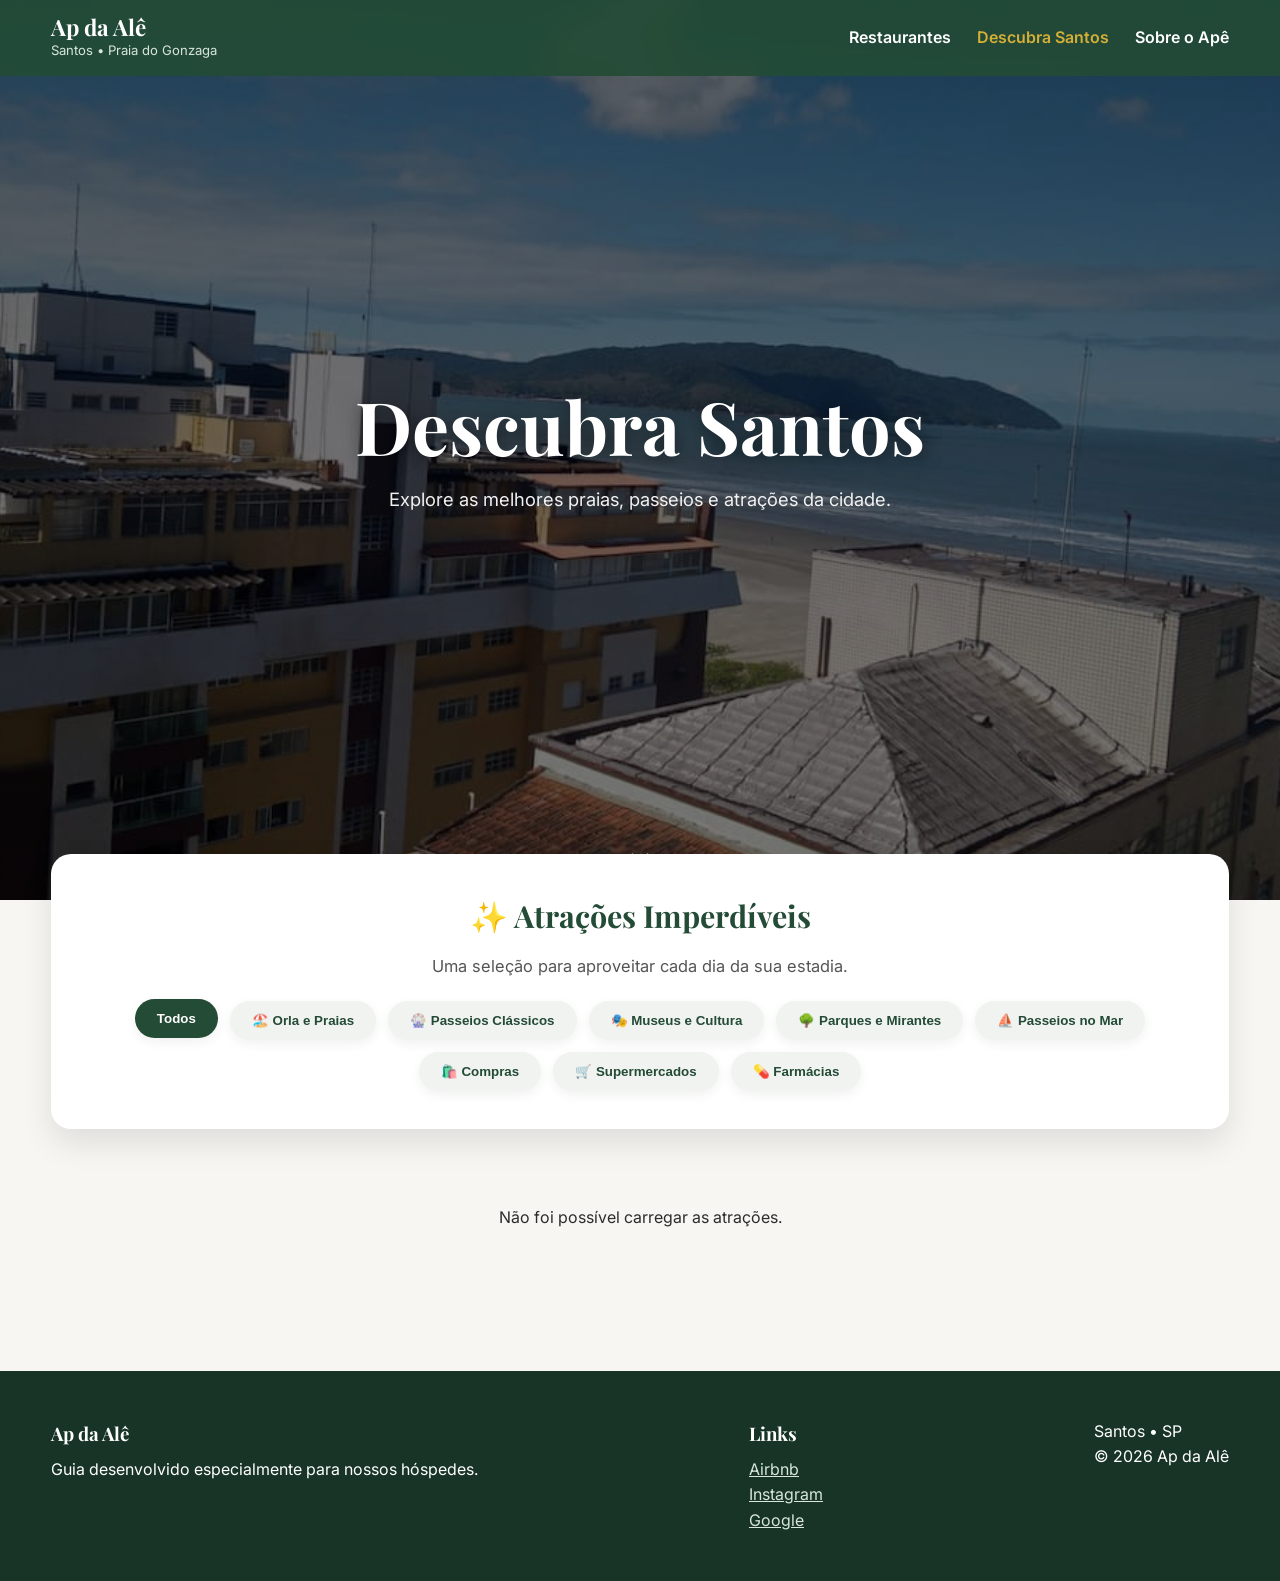
==== o_que_fazer.html @ 968c6029 "Estrutura inicial do guia Ap da Alê (Santos) a partir do modelo Casa Terras Altas - config_imovel.js" ====
<!DOCTYPE html>
<html lang="pt-BR">

<head>
    <meta charset="UTF-8">
    <meta name="viewport" content="width=device-width, initial-scale=1.0">
    <title>Descubra Santos • Ap da Alê</title>
    <meta name="description"
        content="Praias, passeios, museus, parques e serviços de Santos selecionados para os hóspedes do Ap da Alê.">
    <link rel="preconnect" href="https://fonts.googleapis.com">
    <link rel="preconnect" href="https://fonts.gstatic.com" crossorigin>
    <link href="https://fonts.googleapis.com/css2?family=Inter:wght@300;400;500;600;700&family=Playfair+Display:wght@600;700&display=swap"
        rel="stylesheet">
    <link rel="stylesheet" href="style.css">
</head>

<body>

<header>
    <div class="container">
        <div class="logo">
            <h1>Ap da Alê</h1>
            <p>Santos • Praia do Gonzaga</p>
        </div>
        <nav>
            <a href="index.html">Restaurantes</a>
            <a href="o_que_fazer.html" class="active">Descubra Santos</a>
            <a href="sobre_a_casa.html">Sobre o Apê</a>
        </nav>
    </div>
</header>

<section class="hero">
    <img class="hero-bg" src="hero_ap_ale.jpg" alt="Vista da praia do Gonzaga, em Santos">
    <div class="hero-overlay"></div>
    <div class="hero-content">
        <h2>Descubra Santos</h2>
        <p>Explore as melhores praias, passeios e atrações da cidade.</p>
    </div>
    <div class="scroll-down">⌄</div>
</section>

<section class="intro">
    <div class="container">
        <div class="intro-card">
            <h3>✨ Atrações Imperdíveis</h3>
            <p>Uma seleção para aproveitar cada dia da sua estadia.</p>
            <div class="intro-features experience-grid" id="filters">
                <button class="active" onclick="filtrarPorExperiencia('Todos')">Todos</button>
                <button onclick="filtrarPorExperiencia('orla')">🏖️ Orla e Praias</button>
                <button onclick="filtrarPorExperiencia('passeios')">🎡 Passeios Clássicos</button>
                <button onclick="filtrarPorExperiencia('cultura')">🎭 Museus e Cultura</button>
                <button onclick="filtrarPorExperiencia('parques')">🌳 Parques e Mirantes</button>
                <button onclick="filtrarPorExperiencia('mar')">⛵ Passeios no Mar</button>
                <button onclick="filtrarPorExperiencia('compras')">🛍️ Compras</button>
                <button onclick="filtrarPorExperiencia('supermercados')">🛒 Supermercados</button>
                <button onclick="filtrarPorExperiencia('farmacias')">💊 Farmácias</button>
            </div>
        </div>
    </div>
</section>

<main>
    <div class="container">
        <section id="attractionGrid" class="restaurant-grid">
            <!-- Cards gerados por script_atracoes.js -->
        </section>
    </div>
</main>

<footer>
    <div class="container footer-content">
        <div>
            <h3>Ap da Alê</h3>
            <p>Guia desenvolvido especialmente para nossos hóspedes.</p>
        </div>
        <div>
            <h3>Links</h3>
            <p><a href="https://www.airbnb.com.br/rooms/678897444676822575" target="_blank" rel="noopener">Airbnb</a></p>
            <p><a href="https://www.instagram.com/apda_ale/" target="_blank" rel="noopener">Instagram</a></p>
            <p><a href="https://share.google/uuVBnbDMF6iq38gbg" target="_blank" rel="noopener">Google</a></p>
        </div>
        <div>
            <p>Santos • SP</p>
            <p>© 2026 Ap da Alê</p>
        </div>
    </div>
</footer>

<script src="script_atracoes.js"></script>

</body>

</html>
---- style.css ----
/* ==========================================================
   Guia Casa Terras Altas — style.css (consolidado • v2)
   Corrige: menu lateral fantasma (margin-left:270px),
   header fixo sem offset, nav some no mobile, CSS duplicado,
   botões de card conflitantes, seletores :nth-of-type frágeis.
   ========================================================== */

:root{
  --primary:#234b36;
  --primary-dark:#173426;
  --accent:#d4af37;
  --bg:#f7f6f2;
  --white:#ffffff;
  --text:#2c2c2c;
  --muted:#6f6f6f;
  --radius:20px;
  --shadow:0 14px 32px rgba(0,0,0,.10);
  --container:1200px;
  --header-h:76px;
}

*{margin:0;padding:0;box-sizing:border-box}

html{
  scroll-behavior:smooth;
  scroll-padding-top:calc(var(--header-h) + 16px);
}

body{
  font-family:Inter,Arial,sans-serif;
  background:var(--bg);
  color:var(--text);
  line-height:1.6;
  padding-top:var(--header-h);
}

img{display:block;max-width:100%}
a{text-decoration:none;color:inherit}

.container{width:min(92%,var(--container));margin-inline:auto}

/* ---------- Header ---------- */
header{
  position:fixed;
  inset:0 0 auto 0;
  z-index:1000;
  min-height:var(--header-h);
  background:rgba(35,75,54,.92);
  backdrop-filter:blur(10px);
}

header .container{
  display:flex;
  align-items:center;
  justify-content:space-between;
  gap:18px;
  min-height:var(--header-h);
  padding:10px 0;
}

.logo h1{
  color:#fff;
  font-family:"Playfair Display",serif;
  font-size:1.4rem;
  line-height:1.1;
}

.logo p{color:#d8e6de;font-size:.82rem}

nav{display:flex;gap:26px;flex-wrap:wrap}
nav a{color:#fff;font-weight:600;transition:.25s}
nav a:hover,
nav a.active{color:var(--accent)}

/* pequenos links sociais (Instagram/Airbnb/Google) no cabeçalho */
.social-links{display:flex;gap:8px;align-items:center}
.social-links a{
  display:flex;align-items:center;justify-content:center;
  width:32px;height:32px;border-radius:50%;
  background:rgba(255,255,255,.14);
  color:#fff;
  transition:.25s;
}
.social-links a:hover{background:var(--accent);color:var(--primary-dark)}
.social-links .g-badge{font-family:Arial,sans-serif;font-weight:700;font-size:15px;line-height:1}
.social-links .airbnb-badge{object-fit:contain}

/* ---------- Hero ---------- */
.hero{
  position:relative;
  min-height:100vh;
  margin-top:calc(-1 * var(--header-h));
  display:flex;
  align-items:center;
  justify-content:center;
  overflow:hidden;
  background:#1c1c1c;
}

.hero-bg{
  position:absolute;
  inset:0;
  width:100%;
  height:100%;
  object-fit:cover;
  object-position:center;
  z-index:0;
  transform:scale(1.05);
}

.hero-overlay{
  position:absolute;
  inset:0;
  z-index:1;
  background:linear-gradient(rgba(0,0,0,.58),rgba(0,0,0,.52));
}

.hero-content{
  position:relative;
  z-index:2;
  max-width:900px;
  padding:40px;
  text-align:center;
}

.hero-tag{
  display:inline-block;
  background:rgba(255,255,255,.16);
  border:1px solid rgba(255,255,255,.32);
  color:#fff;
  padding:10px 20px;
  border-radius:999px;
  margin-bottom:22px;
}

.hero h2{
  color:#fff;
  font-family:"Playfair Display",serif;
  font-size:clamp(2.4rem,6vw,4.6rem);
  line-height:1.08;
  text-shadow:0 3px 18px rgba(0,0,0,.5);
}

.hero p{
  color:#f1f1f1;
  font-size:1.15rem;
  max-width:640px;
  margin:20px auto 0;
}

.scroll-down{
  position:absolute;
  left:50%;
  bottom:22px;
  transform:translateX(-50%);
  color:#fff;
  font-size:2rem;
  z-index:2;
  animation:bounce 2s infinite;
}

@keyframes bounce{
  0%,100%{transform:translateX(-50%) translateY(0)}
  50%{transform:translateX(-50%) translateY(10px)}
}

/* ---------- Intro + filtros ---------- */
.intro{margin-top:-46px;position:relative;z-index:3}

.intro-card{
  background:#fff;
  border-radius:var(--radius);
  box-shadow:var(--shadow);
  padding:38px;
  text-align:center;
}

.intro-card h3{
  font-family:"Playfair Display",serif;
  font-size:1.9rem;
  color:var(--primary);
  margin-bottom:12px;
}

.intro-card p{color:#555;font-size:1.03rem;margin-bottom:22px}

.experience-grid,
.intro-features{
  display:flex;
  flex-wrap:wrap;
  gap:12px;
  justify-content:center;
}

.experience-grid button,
.intro-features button{
  padding:12px 22px;
  border:none;
  border-radius:999px;
  background:#f1f3f0;
  color:var(--primary);
  font-weight:600;
  cursor:pointer;
  box-shadow:0 4px 12px rgba(0,0,0,.06);
  transition:.25s;
}

.experience-grid button:hover,
.intro-features button:hover,
.experience-grid button.active,
.intro-features button.active{
  background:var(--primary);
  color:#fff;
  transform:translateY(-2px);
}

/* ---------- Grid de cards ---------- */
main{padding:10px 0 40px}

.restaurant-grid{
  display:grid;
  grid-template-columns:repeat(auto-fit,minmax(320px,1fr));
  gap:26px;
  padding:26px 0 40px;
}

.restaurant-card{
  background:#fff;
  border:1px solid #ebe7dc;
  border-radius:22px;
  overflow:hidden;
  box-shadow:var(--shadow);
  transition:transform .3s,box-shadow .3s;
}

.restaurant-card:hover{
  transform:translateY(-8px);
  box-shadow:0 20px 40px rgba(0,0,0,.16);
}

.restaurant-card img{width:100%;height:220px;object-fit:cover}

.restaurant-content{
  padding:26px;
  display:flex;
  flex-direction:column;
  gap:10px;
}

.restaurant-content.no-image{padding:28px 26px}
.restaurant-content h3{color:var(--primary);font-size:1.4rem}

/* rótulos explícitos (substituem os antigos :nth-of-type) */
.card-meta{
  align-self:flex-start;
  background:#eef6f0;
  color:var(--primary);
  padding:6px 14px;
  border-radius:999px;
  font-weight:700;
  font-size:.92rem;
}

.card-desc{color:#555;line-height:1.7;flex:1}
.price-info{font-weight:600;color:var(--accent);font-size:.95rem}
.endereco-info{font-size:.85rem;color:var(--muted);font-style:italic}

/* ações do card: dois botões lado a lado */
.card-actions{display:flex;gap:10px;margin-top:14px}

.card-actions a,
.card-actions button{
  flex:1;
  text-align:center;
  padding:12px 14px;
  border-radius:12px;
  font-weight:700;
  cursor:pointer;
  border:none;
  transition:.25s;
}

.card-actions .visit-button{
  background:#fff;
  color:var(--primary);
  border:2px solid rgba(35,75,54,.14);
}

.card-actions .visit-button:hover{background:#f4f6f4}
.card-actions .visit-button.disabled{opacity:.55;cursor:not-allowed}
.card-actions .map-button{background:var(--primary);color:#fff}
.card-actions .map-button:hover{background:var(--primary-dark)}

/* ---------- Página "Sobre a Casa" ---------- */
.about-section{padding:40px 0;border-bottom:1px solid #eee}
.about-section h2{
  font-family:"Playfair Display",serif;
  color:var(--primary);
  margin-bottom:12px;
}

.grid-images{
  display:grid;
  grid-template-columns:repeat(auto-fit,minmax(280px,1fr));
  gap:20px;
  margin-top:24px;
}

.grid-images img{
  width:100%;
  height:280px;
  object-fit:cover;
  border-radius:20px;
  box-shadow:var(--shadow);
  transition:transform .3s;
}

.grid-images img:hover{transform:scale(1.02)}

/* imagem unica (colagem) nao deve ser cortada por object-fit:cover em telas largas */
.grid-images img:only-child{
  height:auto;
  max-height:820px;
  object-fit:contain;
  background:#fff;
}

.lembretes-box{
  background:#fff;
  border:1px solid #ece8dc;
  border-radius:20px;
  padding:28px;
  margin-top:18px;
}

.lembretes-box ul{margin-left:20px;line-height:1.9}
.lembretes-box li{margin-bottom:12px}

/* ---------- Experiência dos Hóspedes (avaliações reais + fotos) ---------- */
.review-badge{
  display:inline-flex;align-items:center;gap:10px;
  background:#fff;border:1px solid #ece8dc;border-radius:999px;
  padding:10px 20px;margin-top:6px;box-shadow:var(--shadow);
  font-weight:700;color:var(--primary);
}
.review-badge .stars{color:var(--accent)}
.review-badge a{text-decoration:underline;font-weight:600;color:var(--primary)}

.review-grid{
  display:grid;
  grid-template-columns:repeat(auto-fit,minmax(260px,1fr));
  gap:22px;
  margin-top:24px;
}
.review-card{
  background:#fff;border:1px solid #ece8dc;border-radius:var(--radius);
  overflow:hidden;box-shadow:var(--shadow);
  display:flex;flex-direction:column;
}
.review-card img{width:100%;height:190px;object-fit:cover}
.review-card .review-body{padding:20px;display:flex;flex-direction:column;gap:10px;flex:1}
.review-tag{
  align-self:flex-start;background:#eef6f0;color:var(--primary);
  font-weight:700;font-size:.82rem;padding:5px 12px;border-radius:999px;
}
.review-quote{color:#444;font-style:italic;line-height:1.6;flex:1}
.review-author{font-weight:700;color:var(--primary);font-size:.92rem}
.review-note{color:var(--muted);font-size:.85rem}

/* ---------- Footer ---------- */
footer{
  background:var(--primary-dark);
  color:#fff;
  padding:48px 0;
  margin-top:20px;
}

.footer-content{
  display:flex;
  justify-content:space-between;
  gap:30px;
  flex-wrap:wrap;
}

.footer-content h3{font-family:"Playfair Display",serif;margin-bottom:8px}
footer a{color:#d8e6de;text-decoration:underline}

/* ---------- Responsivo ---------- */
@media (max-width:768px){
  :root{--header-h:0px}
  header{position:static}
  body{padding-top:0}
  header .container{
    flex-direction:column;
    align-items:flex-start;
    gap:8px;
    padding:12px 0;
  }
  nav{gap:14px 18px}
  .hero{margin-top:0;min-height:78vh}
  .restaurant-grid{grid-template-columns:1fr}
  .footer-content{flex-direction:column}
}

@media (max-width:420px){
  .card-actions{flex-direction:column}
}

/* ---------- Anfitria (foto redonda + texto) ---------- */
.host{display:flex;gap:28px;align-items:center;flex-wrap:wrap;margin-top:18px}
.host img{width:170px;height:170px;border-radius:50%;object-fit:cover;box-shadow:var(--shadow);flex:0 0 auto}
.host-text{flex:1 1 320px}
.host-text blockquote{font-style:italic;color:#444;border-left:3px solid var(--accent);padding-left:14px;margin-top:12px}
.host-badges{display:flex;gap:8px;flex-wrap:wrap;margin-bottom:10px}
.host-badges span{background:#eef6f0;color:var(--primary);font-weight:700;font-size:.82rem;padding:5px 12px;border-radius:999px}
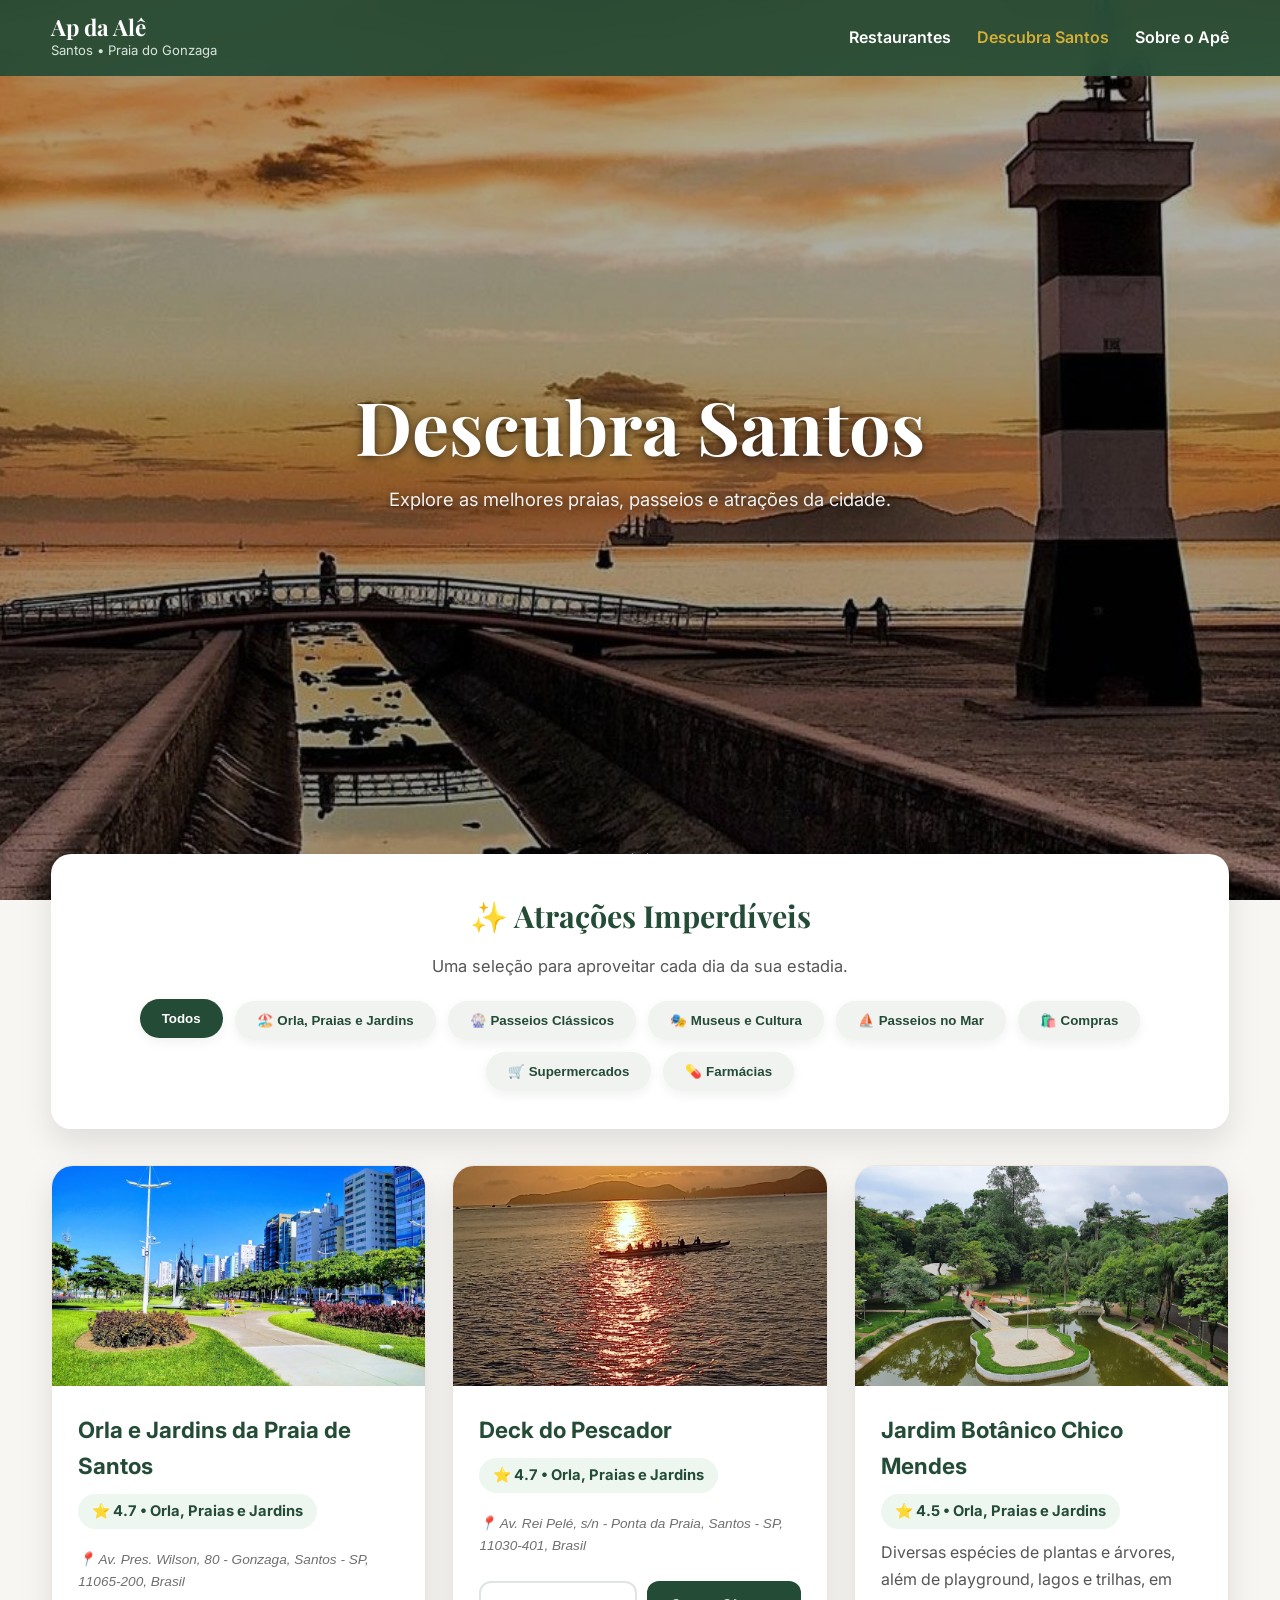
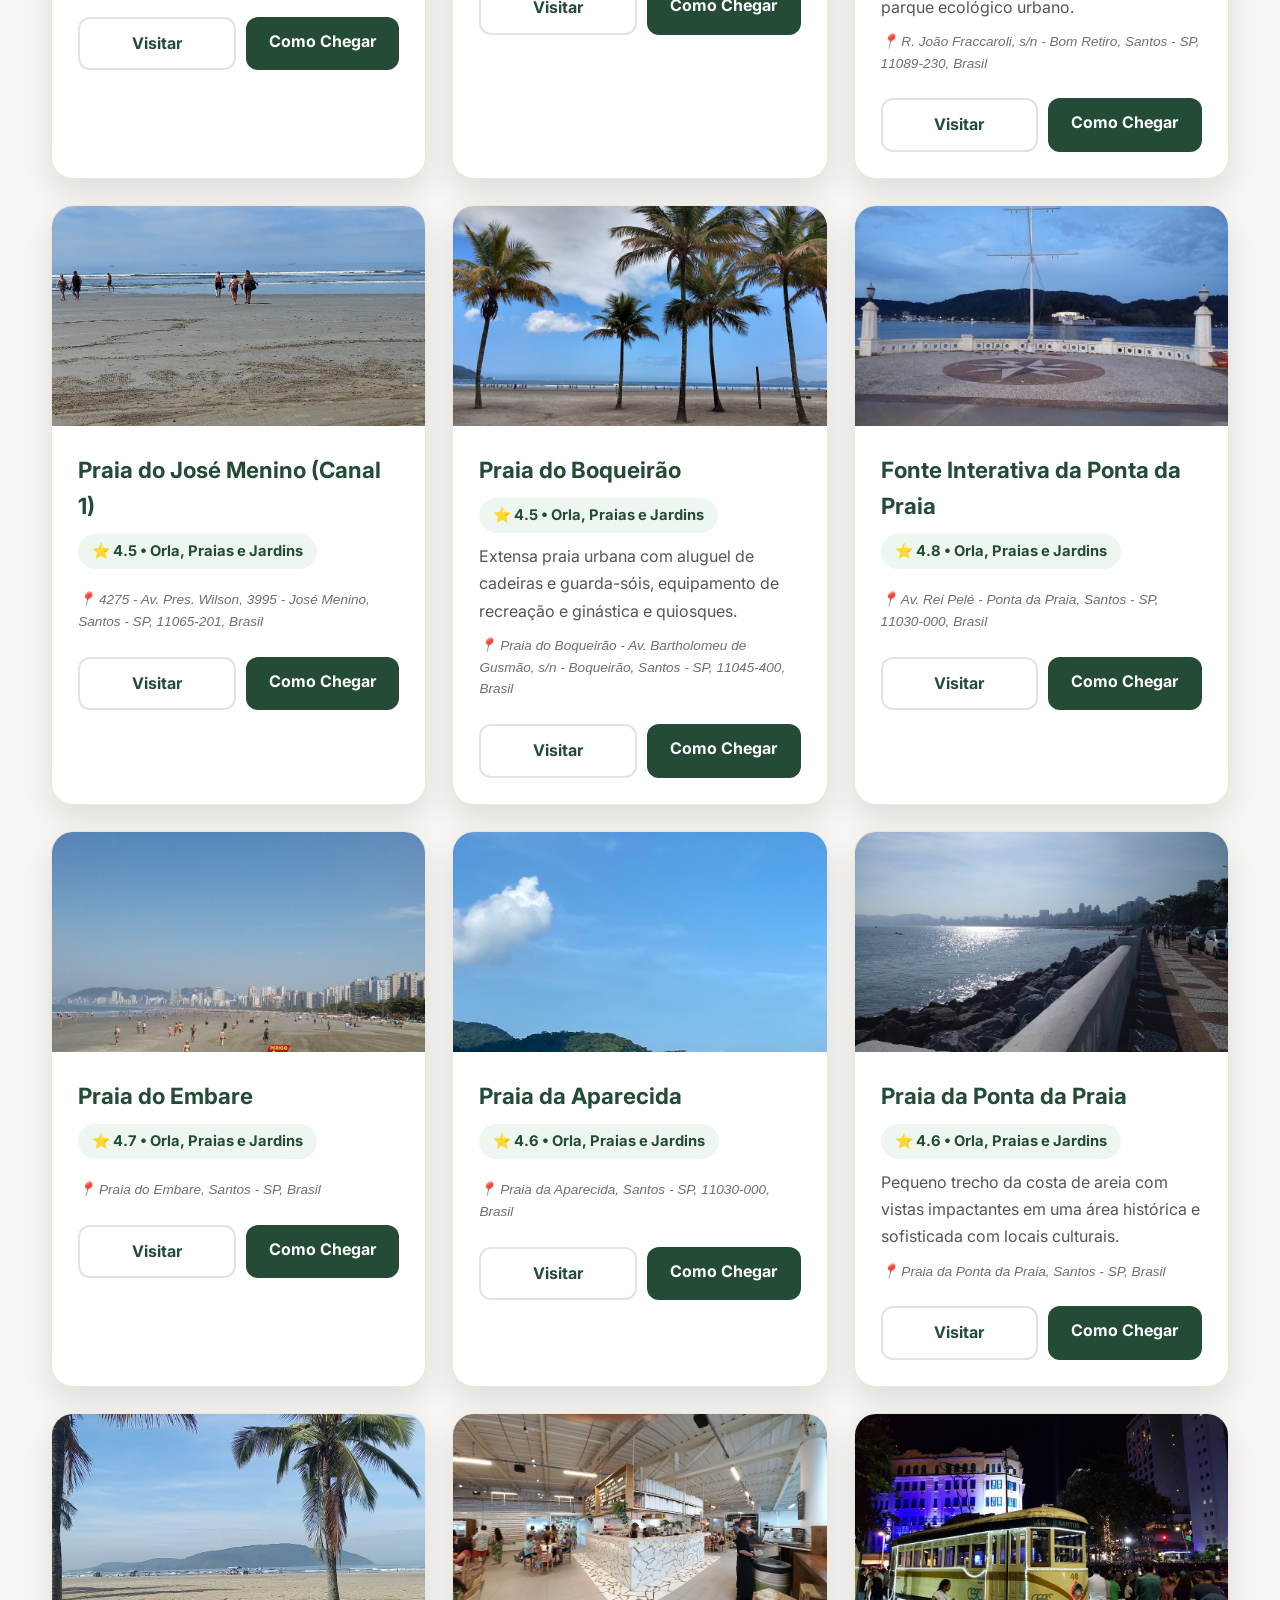
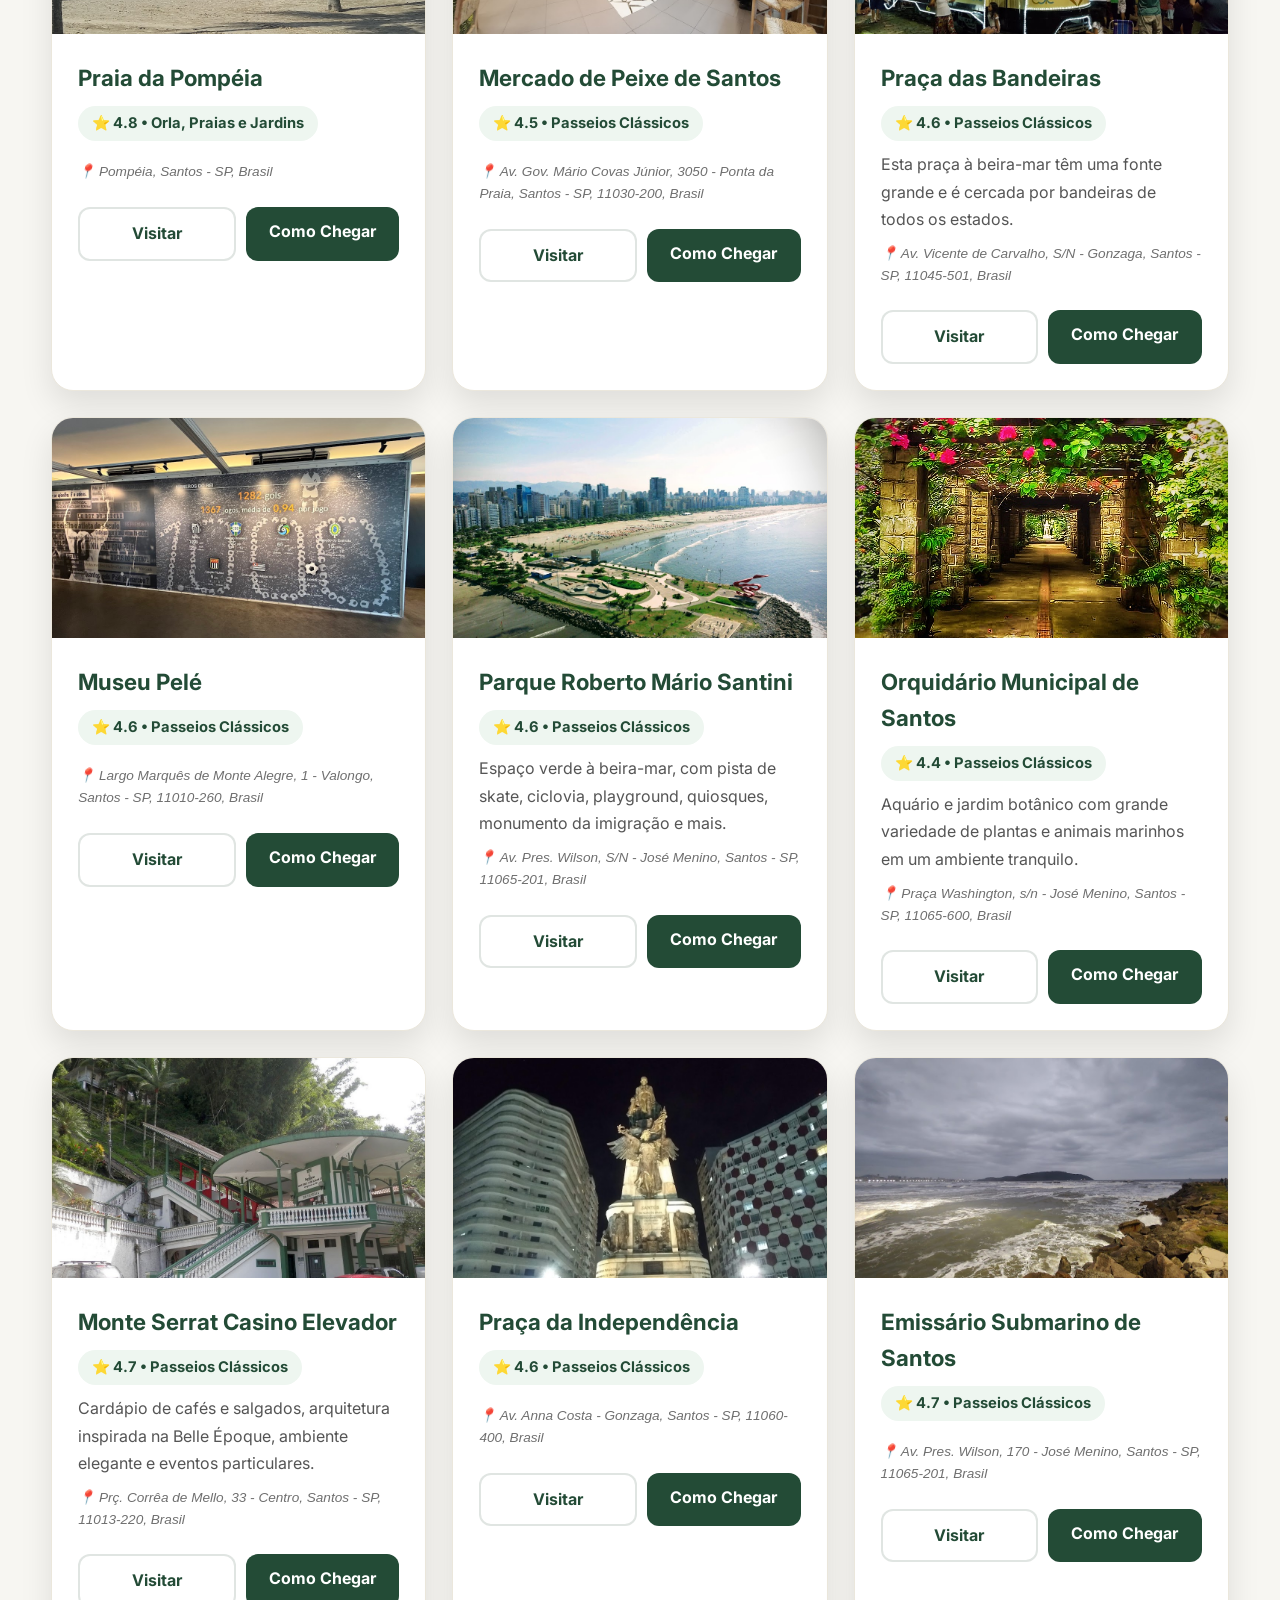
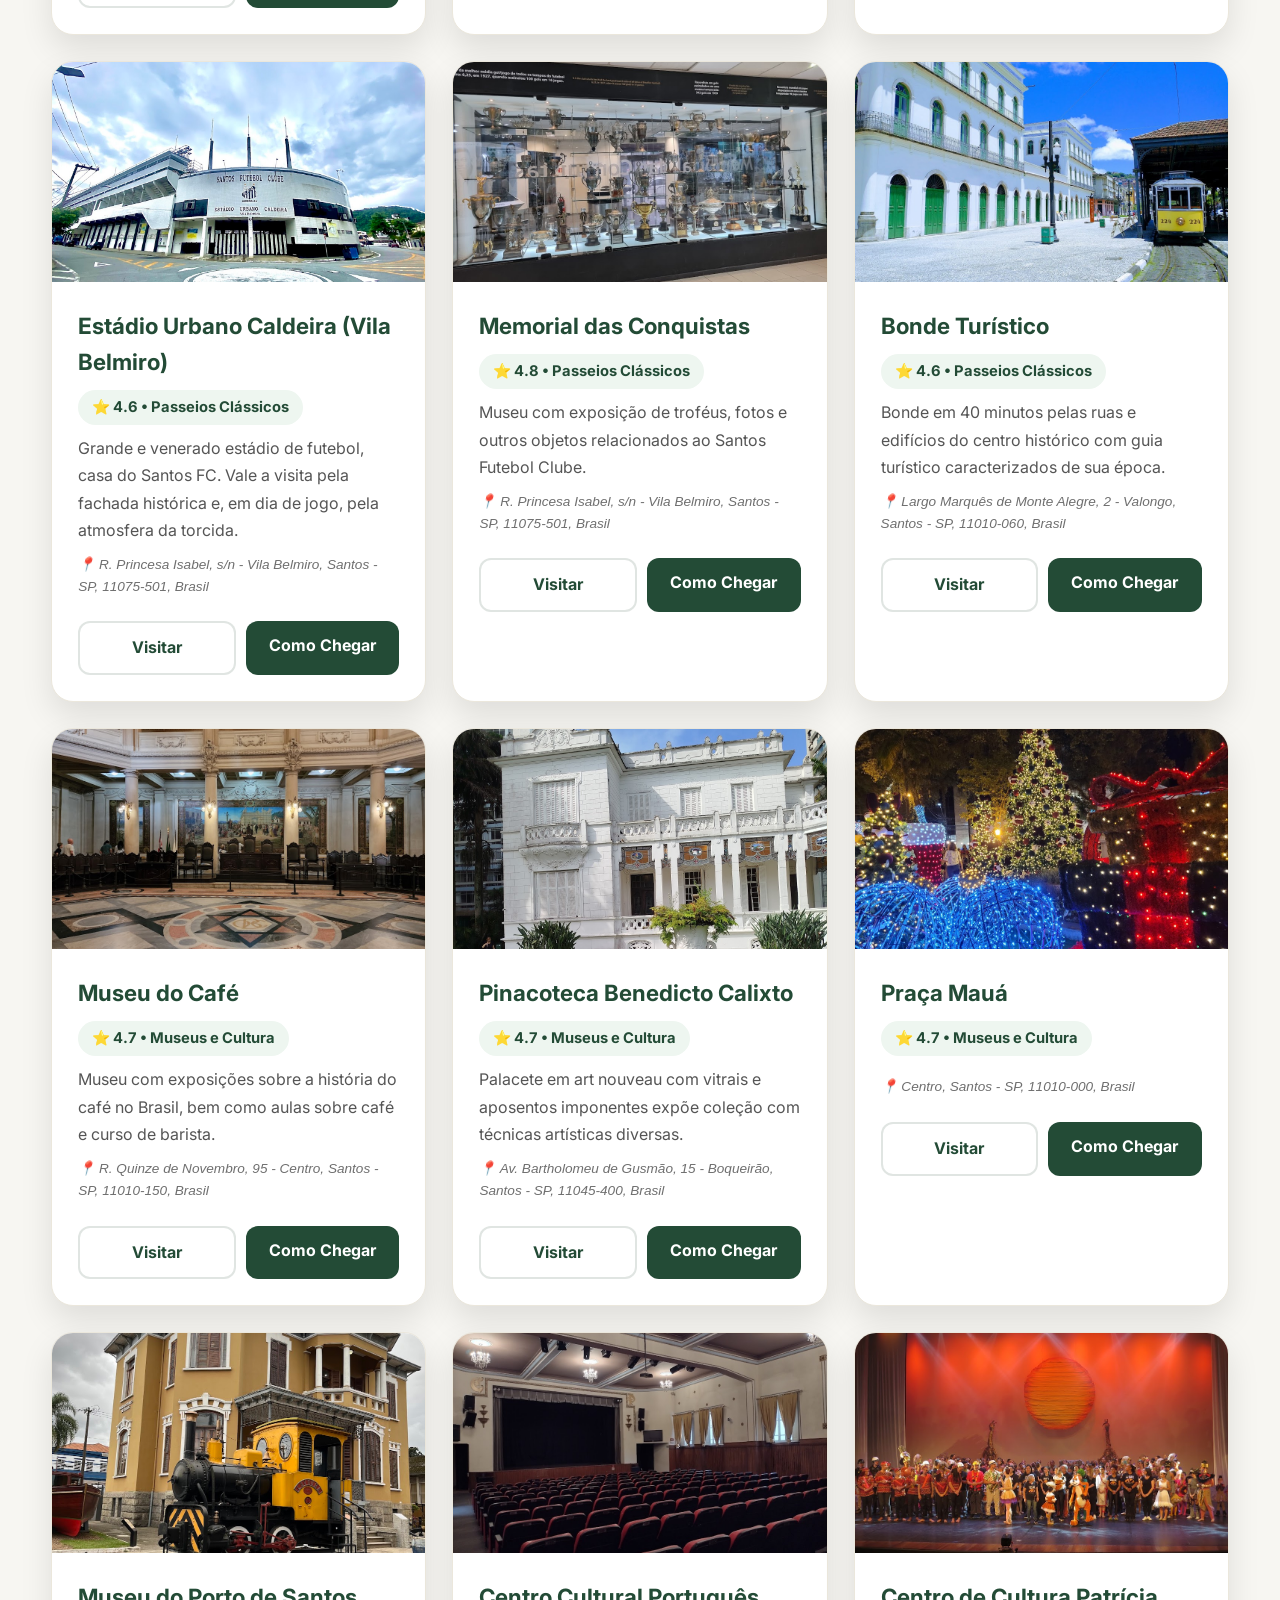
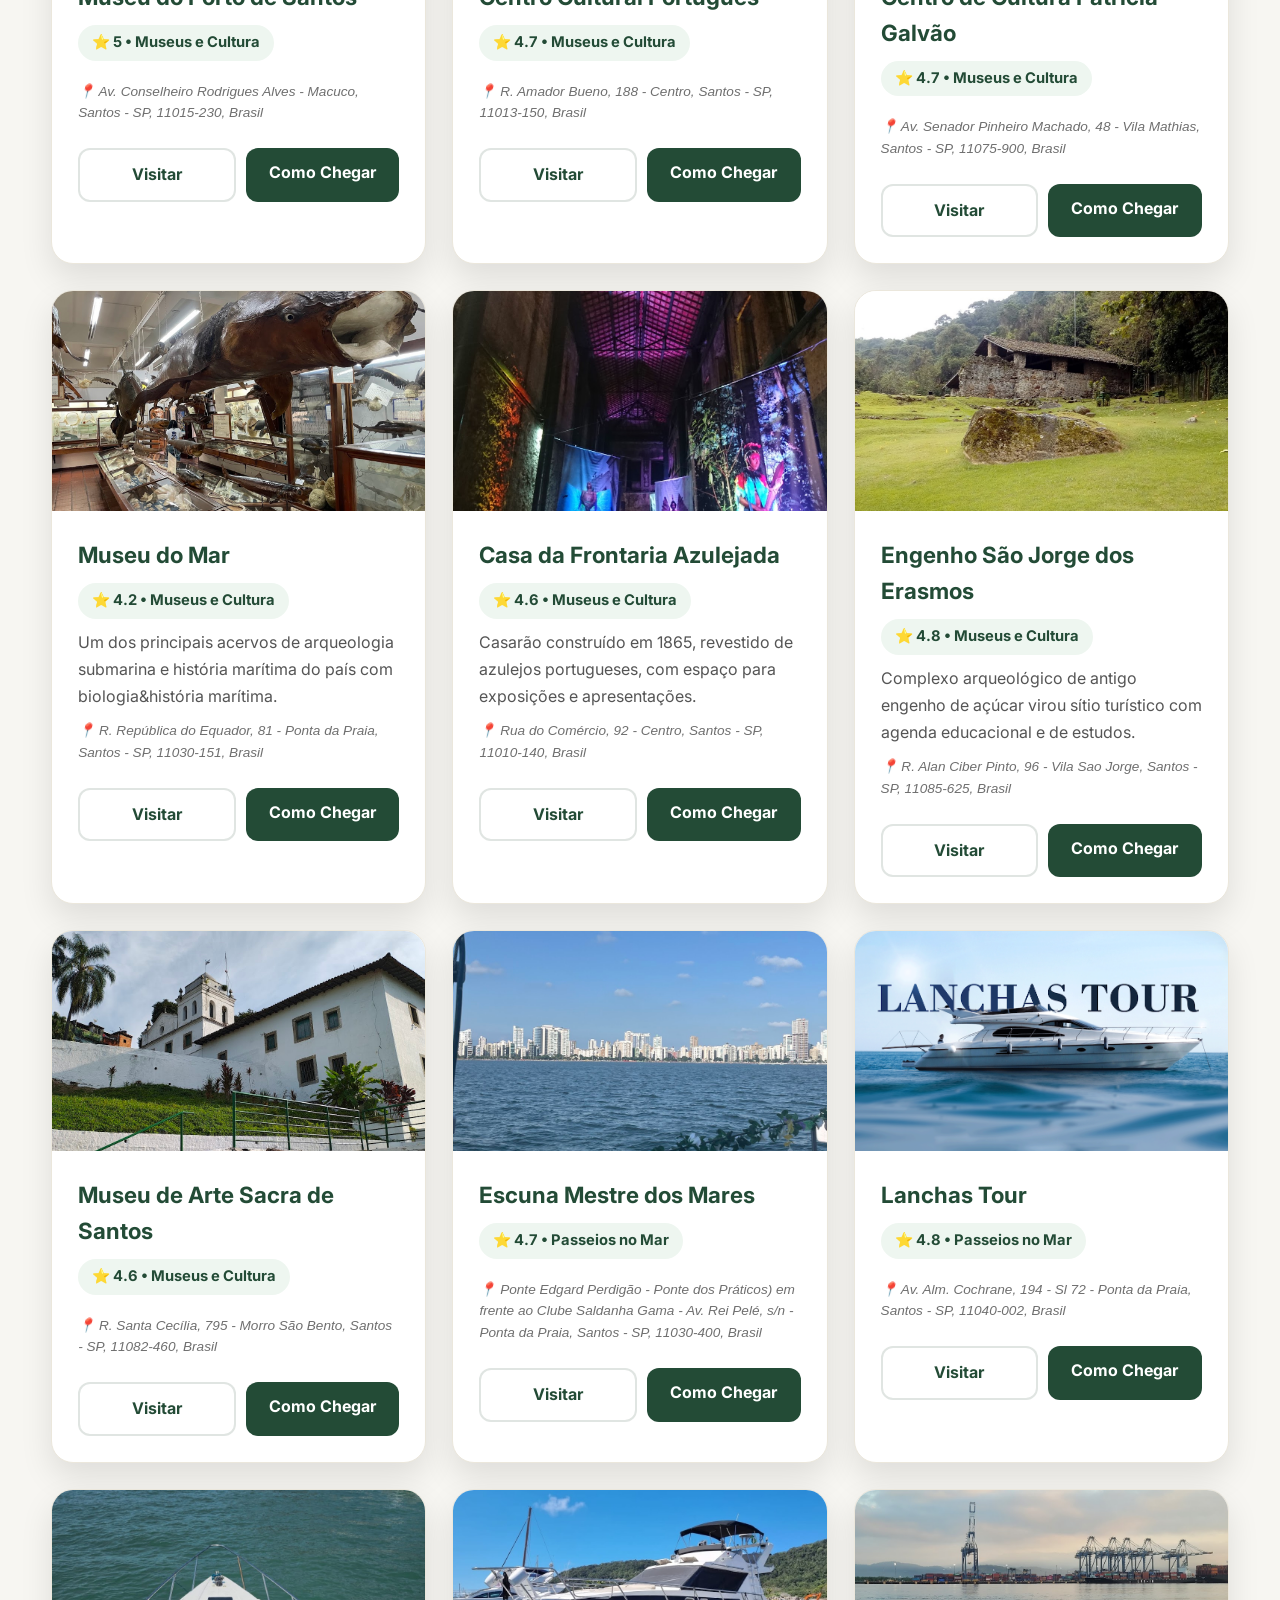
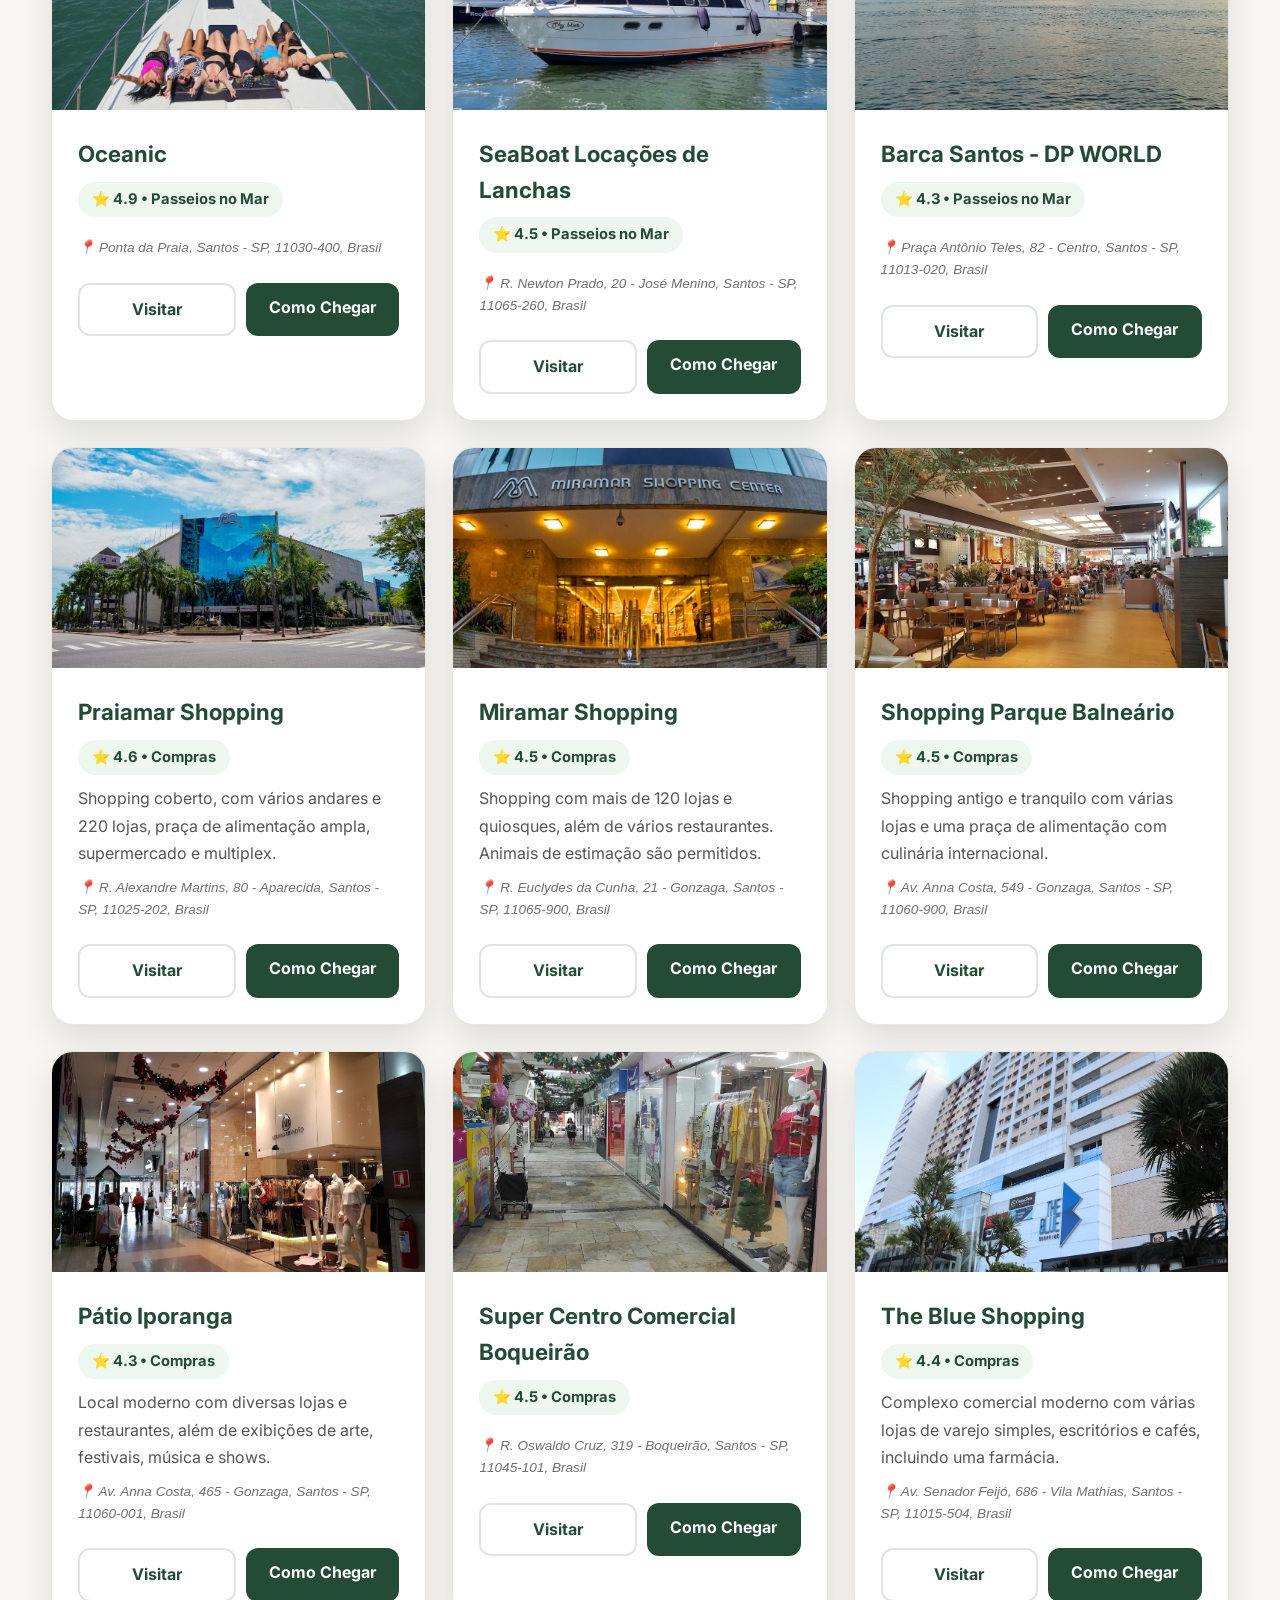
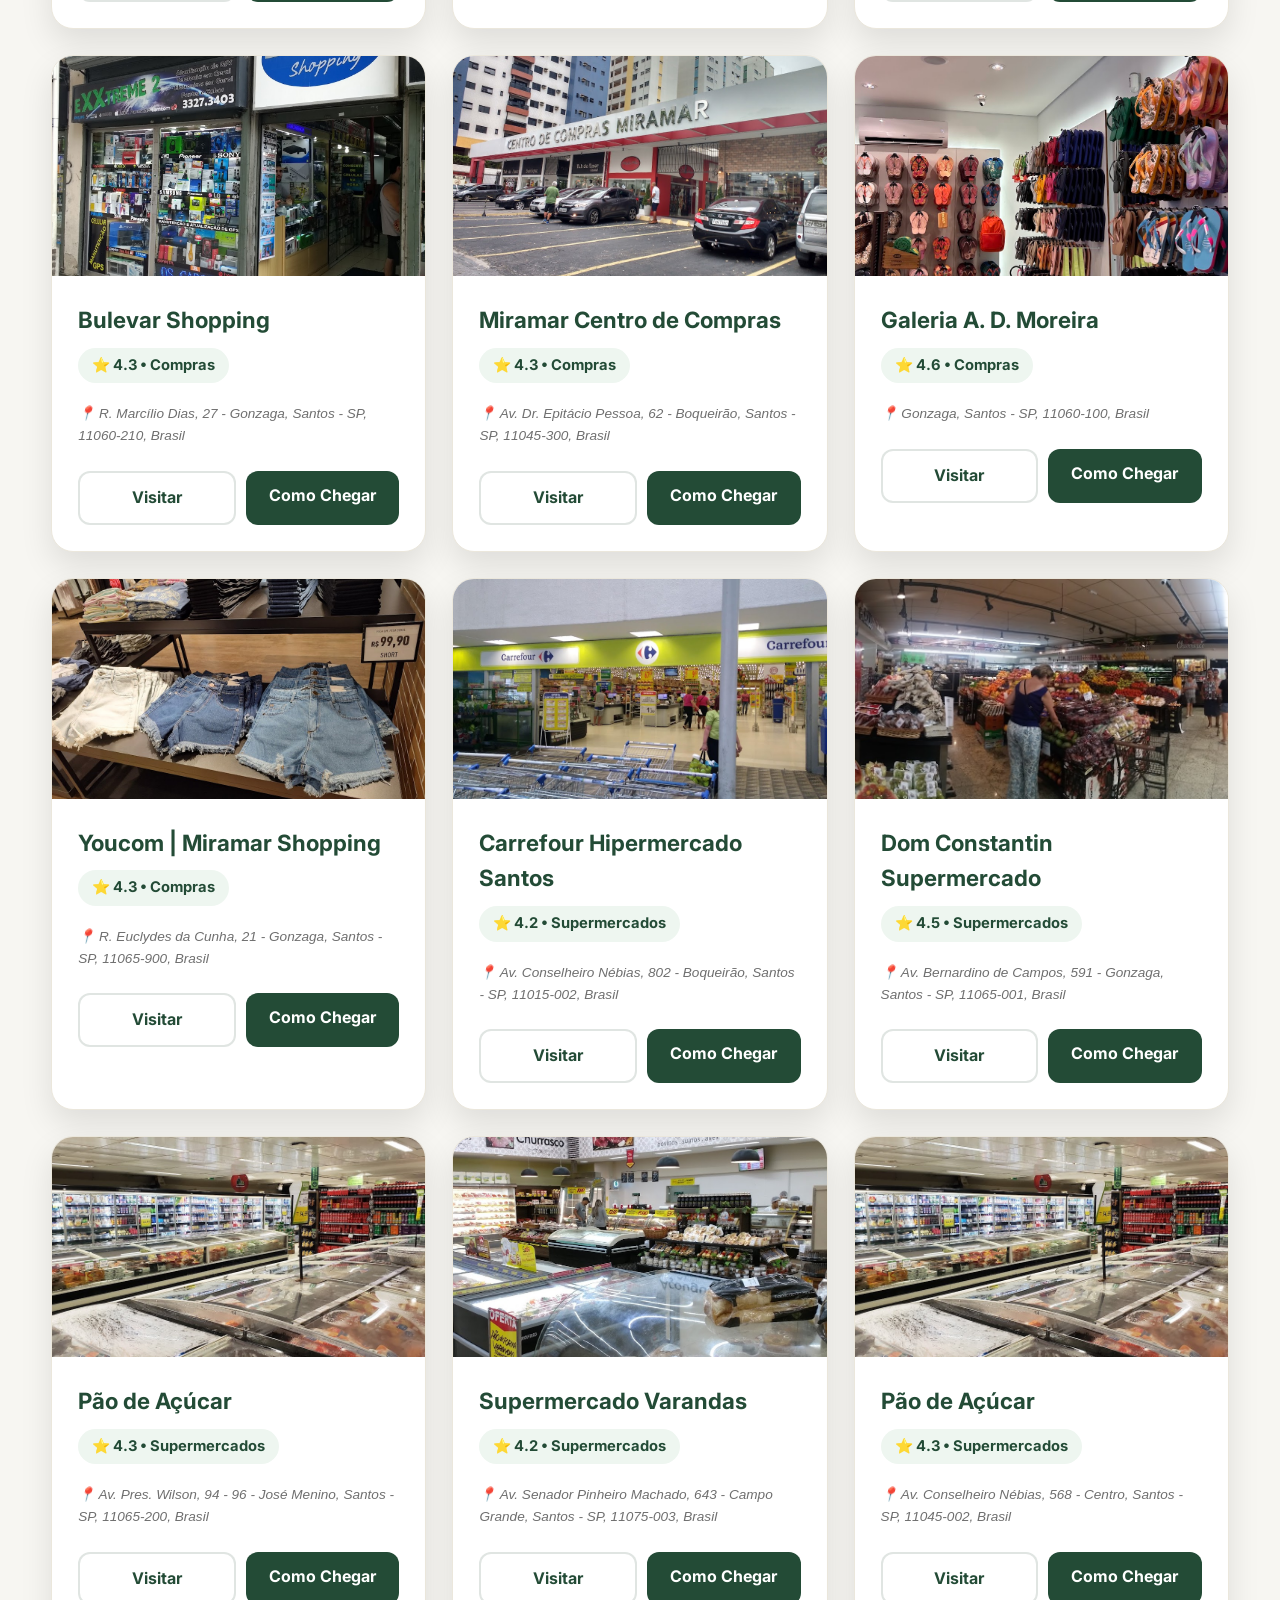
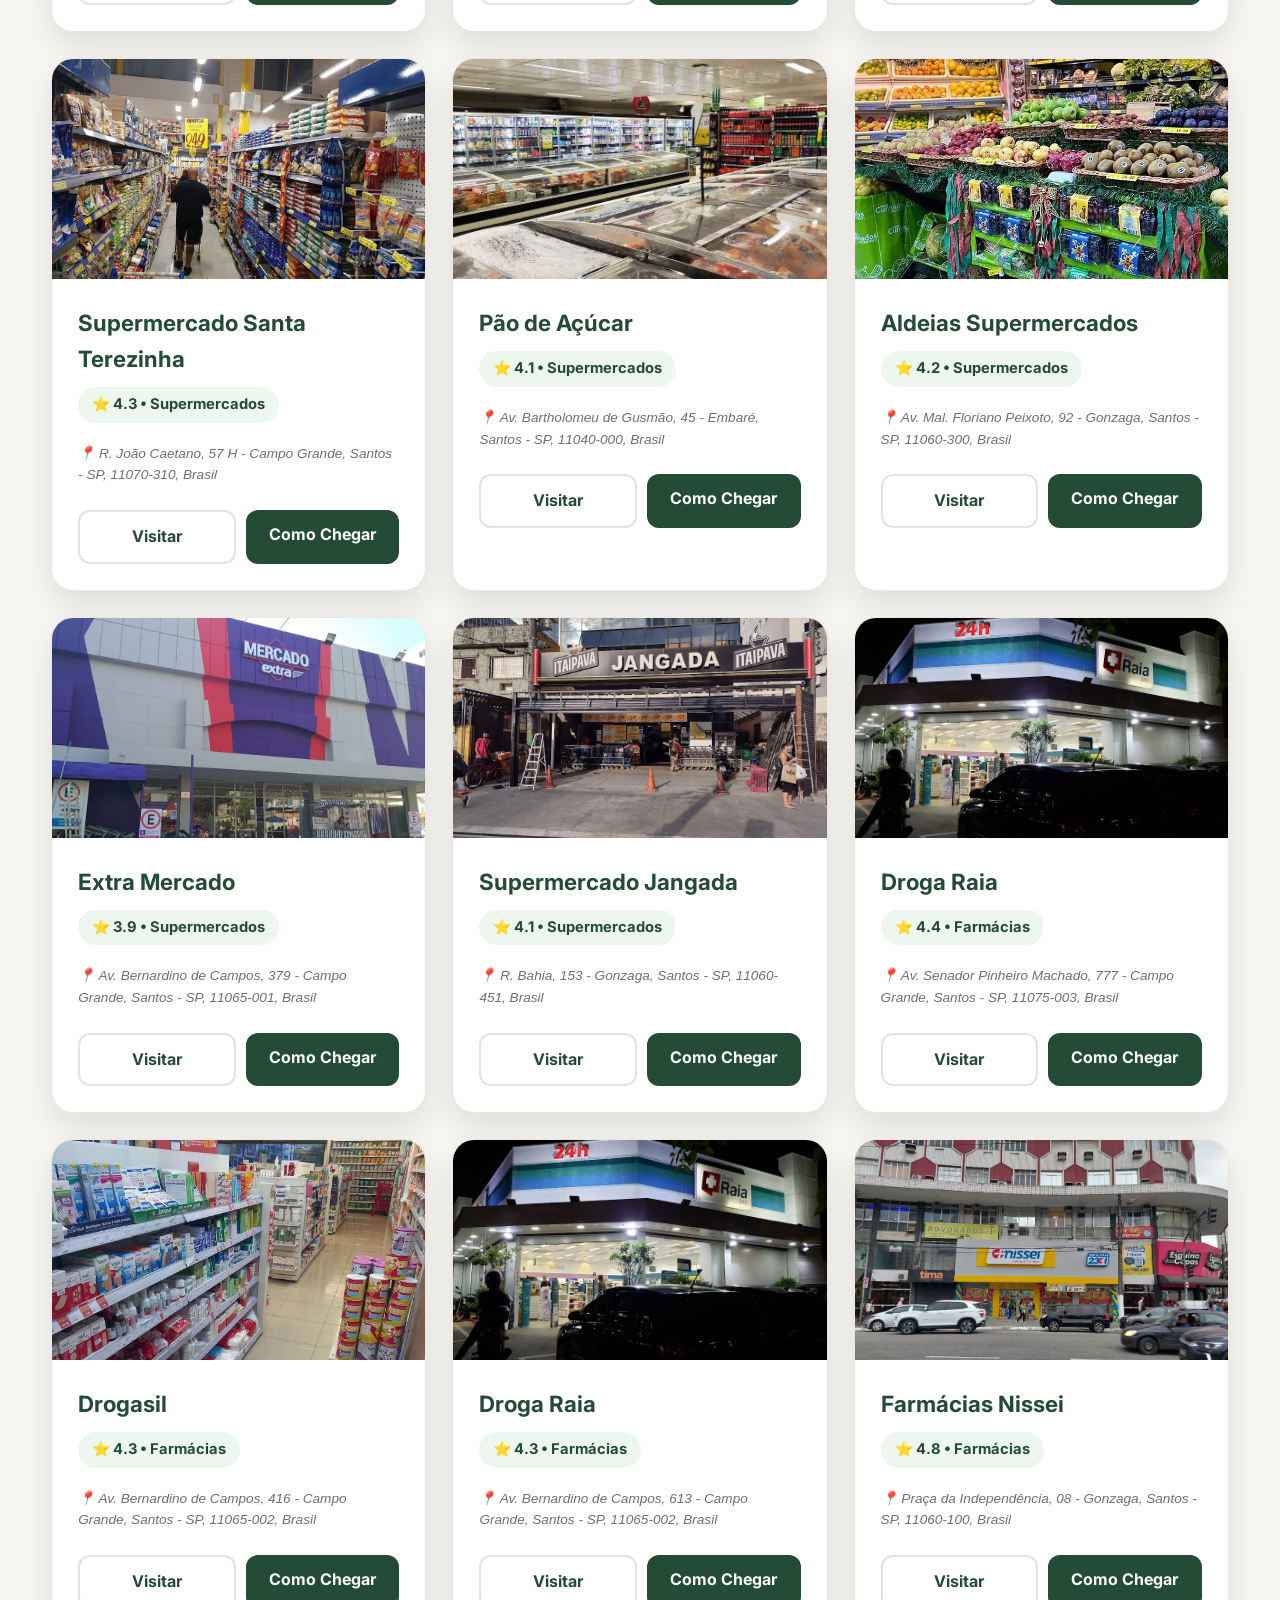
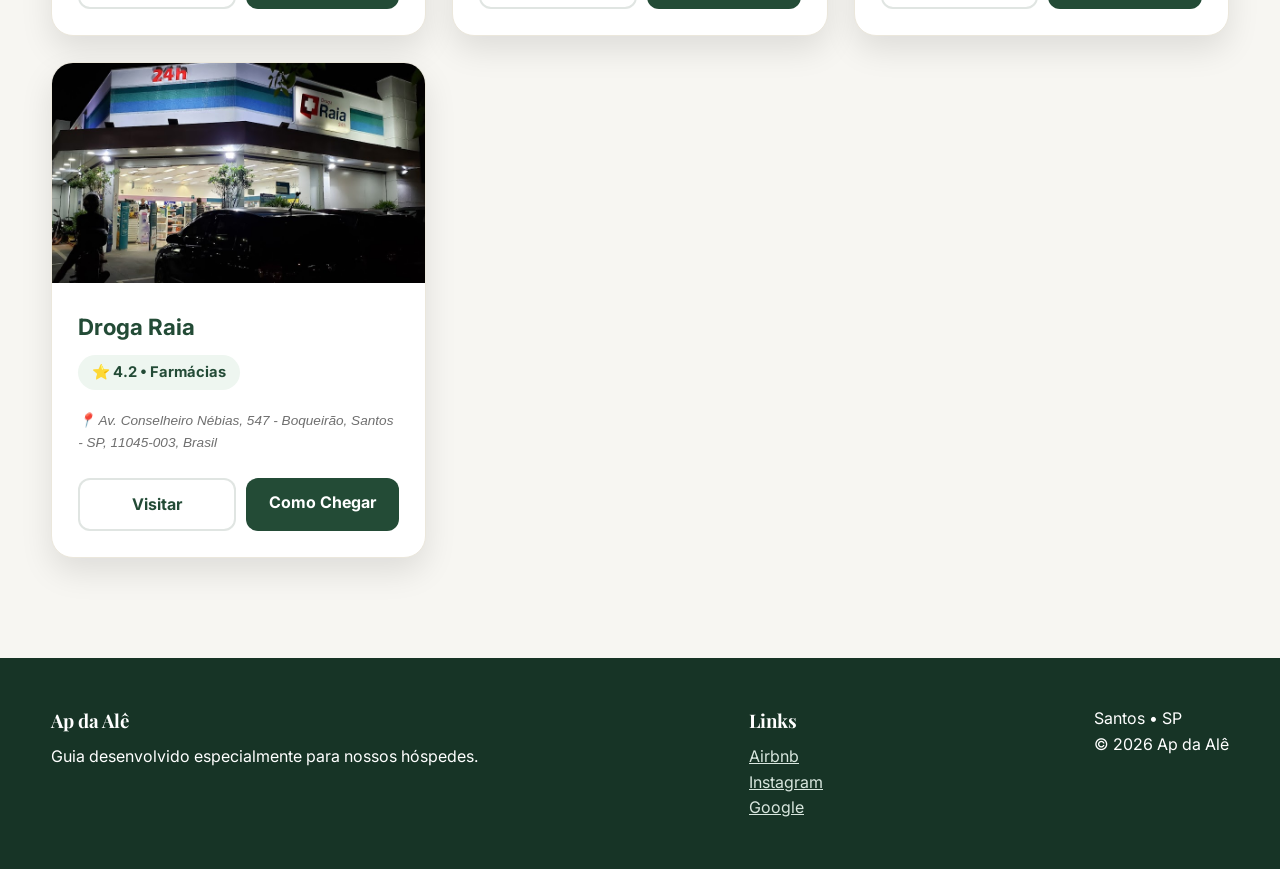
==== commit 59be6575: "Guia Ap da Alê: restaurantes, bares, atrações e fotos reais de Santos Listas geradas via Google Plac" ====
--- a/o_que_fazer.html
+++ b/o_que_fazer.html
@@ -11,7 +11,7 @@
     <link rel="preconnect" href="https://fonts.gstatic.com" crossorigin>
     <link href="https://fonts.googleapis.com/css2?family=Inter:wght@300;400;500;600;700&family=Playfair+Display:wght@600;700&display=swap"
         rel="stylesheet">
-    <link rel="stylesheet" href="style.css">
+    <link rel="stylesheet" href="style.css?v=3">
 </head>
 
 <body>
@@ -31,7 +31,7 @@
 </header>
 
 <section class="hero">
-    <img class="hero-bg" src="hero_ap_ale.jpg" alt="Vista da praia do Gonzaga, em Santos">
+    <img class="hero-bg" src="hero_ap_ale.jpg?v=2" alt="Pôr do sol na orla de Santos">
     <div class="hero-overlay"></div>
     <div class="hero-content">
         <h2>Descubra Santos</h2>
@@ -47,15 +47,15 @@
             <p>Uma seleção para aproveitar cada dia da sua estadia.</p>
             <div class="intro-features experience-grid" id="filters">
                 <button class="active" onclick="filtrarPorExperiencia('Todos')">Todos</button>
-                <button onclick="filtrarPorExperiencia('orla')">🏖️ Orla e Praias</button>
+                <button onclick="filtrarPorExperiencia('orla')">🏖️ Orla, Praias e Jardins</button>
                 <button onclick="filtrarPorExperiencia('passeios')">🎡 Passeios Clássicos</button>
                 <button onclick="filtrarPorExperiencia('cultura')">🎭 Museus e Cultura</button>
-                <button onclick="filtrarPorExperiencia('parques')">🌳 Parques e Mirantes</button>
                 <button onclick="filtrarPorExperiencia('mar')">⛵ Passeios no Mar</button>
                 <button onclick="filtrarPorExperiencia('compras')">🛍️ Compras</button>
                 <button onclick="filtrarPorExperiencia('supermercados')">🛒 Supermercados</button>
                 <button onclick="filtrarPorExperiencia('farmacias')">💊 Farmácias</button>
             </div>
+            <p id="nota-categoria" class="nota-categoria" hidden></p>
         </div>
     </div>
 </section>
@@ -87,7 +87,7 @@
     </div>
 </footer>
 
-<script src="script_atracoes.js"></script>
+<script src="script_atracoes.js?v=2"></script>
 
 </body>
 
--- a/style.css
+++ b/style.css
@@ -112,7 +112,7 @@
   position:absolute;
   inset:0;
   z-index:1;
-  background:linear-gradient(rgba(0,0,0,.58),rgba(0,0,0,.52));
+  background:linear-gradient(rgba(0,0,0,.30),rgba(0,0,0,.38));
 }
 
 .hero-content{
@@ -413,3 +413,11 @@
 .host-text blockquote{font-style:italic;color:#444;border-left:3px solid var(--accent);padding-left:14px;margin-top:12px}
 .host-badges{display:flex;gap:8px;flex-wrap:wrap;margin-bottom:10px}
 .host-badges span{background:#eef6f0;color:var(--primary);font-weight:700;font-size:.82rem;padding:5px 12px;border-radius:999px}
+
+.nota-categoria{max-width:760px;margin:20px auto 0;color:#555;line-height:1.7;font-size:.98rem;background:#f7f6f2;border-left:3px solid var(--accent);padding:12px 16px;border-radius:10px;text-align:left}
+
+/* legibilidade do texto sobre a foto de fundo */
+.hero-content h2,
+.hero-content p{
+  text-shadow:0 2px 10px rgba(0,0,0,.65);
+}
